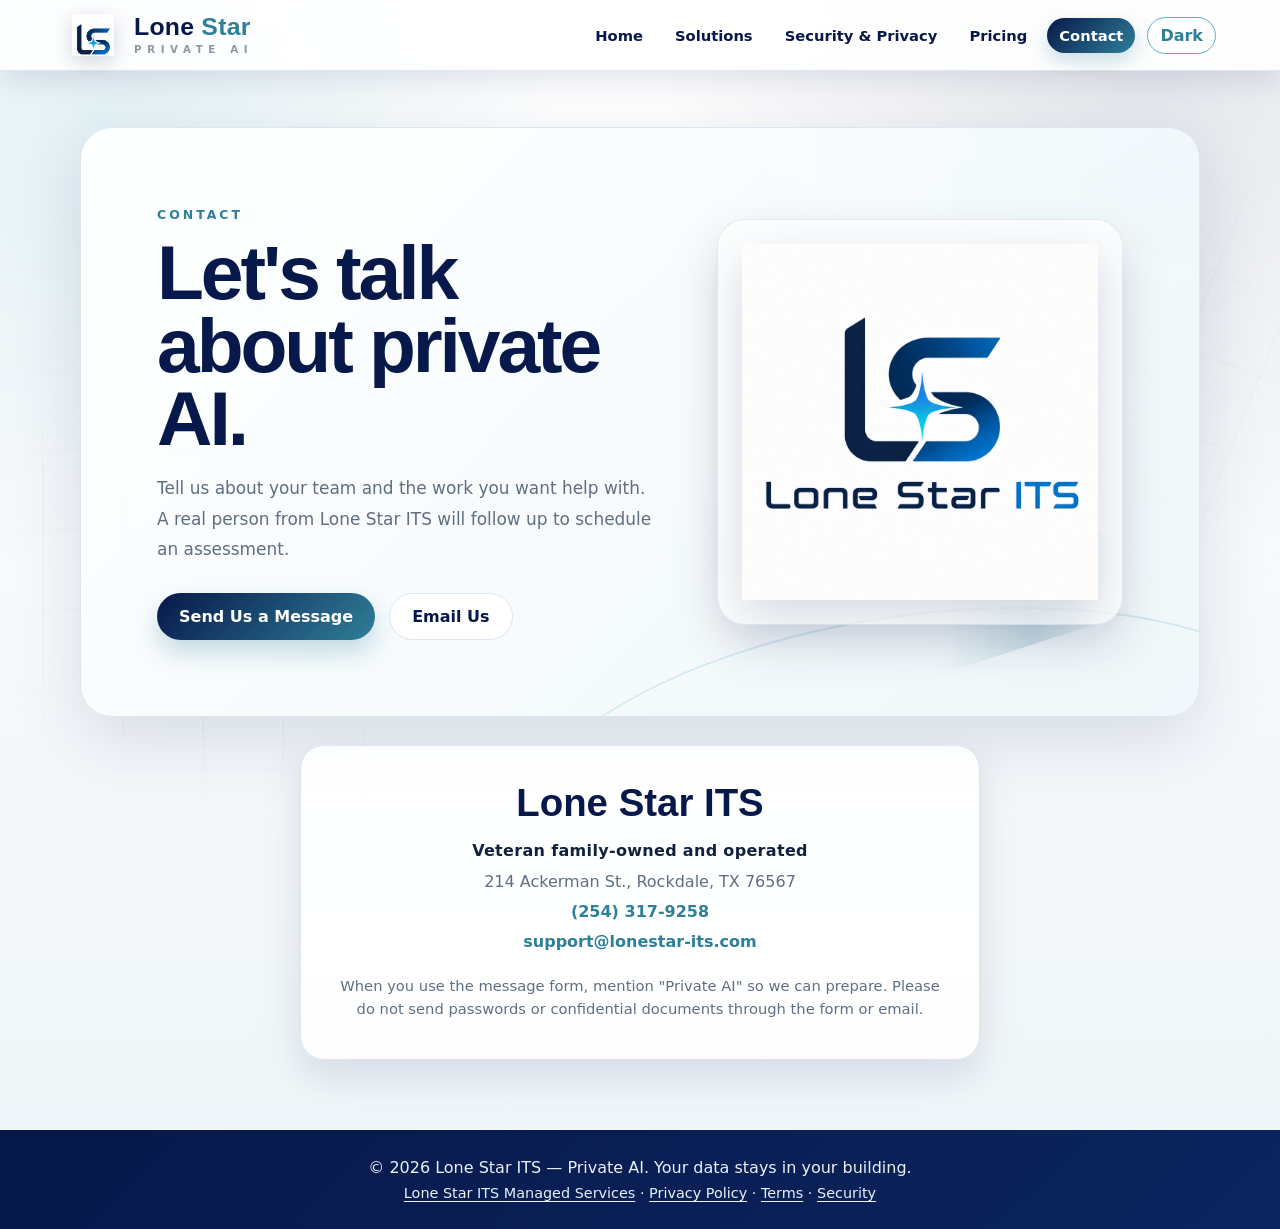
==== contact.html @ b8714268 "Add Lone Star ITS Private AI marketing site Five static pages (home, solutions, security and privacy" ====
<!DOCTYPE html>
<html lang="en">
<head>
  <meta charset="UTF-8">
  <meta name="viewport" content="width=device-width, initial-scale=1.0">
  <title>Contact | Lone Star ITS Private AI</title>
  <meta name="description" content="Schedule a private AI consultation with Lone Star ITS.">
  <meta property="og:title" content="Contact | Lone Star ITS Private AI">
  <meta property="og:description" content="Schedule a private AI consultation with Lone Star ITS.">
  <meta property="og:image" content="https://elspaniard97.github.io/custom-ai-models/logo.png">
  <meta property="og:url" content="https://elspaniard97.github.io/custom-ai-models/contact.html">
  <link rel="canonical" href="https://elspaniard97.github.io/custom-ai-models/contact.html">
  <meta name="twitter:card" content="summary_large_image">
  <link rel="icon" type="image/png" href="logo-mark.png">
  <meta http-equiv="Content-Security-Policy" content="default-src 'self'; script-src 'self'; style-src 'self' https://fonts.googleapis.com; font-src https://fonts.gstatic.com; img-src 'self' data:; form-action 'self'; connect-src 'self'; base-uri 'self'; object-src 'none'; upgrade-insecure-requests">
  <meta http-equiv="X-Content-Type-Options" content="nosniff">
  <meta name="referrer" content="strict-origin-when-cross-origin">
  <link rel="preconnect" href="https://fonts.googleapis.com">
  <link rel="preconnect" href="https://fonts.gstatic.com" crossorigin>
  <link href="https://fonts.googleapis.com/css2?family=Inter:wght@400;500;600;700;800&family=Rajdhani:wght@600;700&display=swap" rel="stylesheet">
  <link rel="stylesheet" href="style.css">
</head>
<body>
<a class="skip-link" href="#main-content">Skip to main content</a>
<header>
  <a class="brand" href="index.html" aria-label="Lone Star ITS Private AI home">
    <img src="logo-mark.png" alt="Lone Star ITS blue star logo mark">
    <span class="brand-copy"><strong><span>Lone</span> Star</strong><small>PRIVATE AI</small></span>
  </a>
  <div class="header-right">
    <nav id="main-nav">
      <a href="index.html">Home</a>
      <a href="solutions.html">Solutions</a>
      <a href="security.html">Security &amp; Privacy</a>
      <a href="pricing.html">Pricing</a>
      <a class="active" href="contact.html">Contact</a>
    </nav>
    <button class="dark-toggle" id="dark-mode-toggle">Dark</button>
    <button class="hamburger" id="hamburger" aria-label="Menu">
      <span></span><span></span><span></span>
    </button>
  </div>
</header>
<section class="hero compact fade-in">
  <div class="hero-text slide-up">
    <p class="eyebrow">Contact</p>
    <h1>Let's talk about private AI.</h1>
    <p>Tell us about your team and the work you want help with. A real person from Lone Star ITS will follow up to schedule an assessment.</p>
    <div class="hero-actions">
      <a class="btn primary" href="https://lonestar-its.com/contact.html">Send Us a Message</a>
      <a class="btn secondary" href="mailto:support@lonestar-its.com?subject=Private%20AI%20consultation">Email Us</a>
    </div>
  </div>
  <div class="hero-logo-panel" aria-label="Lone Star ITS logo"><img src="logo.png" alt="Lone Star ITS logo"></div>
</section>
<main id="main-content">
  <section class="contact-info fade-in">
    <h2>Lone Star ITS</h2>
    <address>
      <span class="contact-name">Veteran family-owned and operated</span><br>
      214 Ackerman St., Rockdale, TX 76567<br>
      <a href="tel:+12543179258">(254) 317-9258</a><br>
      <a href="mailto:support@lonestar-its.com">support@lonestar-its.com</a>
    </address>
    <p class="form-note">When you use the message form, mention "Private AI" so we can prepare. Please do not send passwords or confidential documents through the form or email.</p>
  </section>
</main>
<footer>
  <p>© 2026 Lone Star ITS — Private AI. Your data stays in your building.</p>
  <p class="footer-links"><a href="https://lonestar-its.com/">Lone Star ITS Managed Services</a> · <a href="https://lonestar-its.com/privacy.html">Privacy Policy</a> · <a href="https://lonestar-its.com/terms.html">Terms</a> · <a href="security.html">Security</a></p>
</footer>
<script src="main.js"></script>
</body>
</html>
---- style.css ----
/* ============================================================
   Lone Star ITS — Main Stylesheet
   Brand direction: navy, teal, silver, white, circuit-line detail
   ============================================================ */

:root {
  --bg: #f7f9fc;
  --surface: #ffffff;
  --surface-soft: #eef5f8;
  --text: #10213f;
  --muted: #5f6f82;
  --navy: #07184a;
  --navy-2: #0b255f;
  --teal: #2f7f99;
  --teal-light: #5aafc4;
  --silver: #8b97a5;
  --border: #dce6ee;
  --shadow: rgba(7, 24, 74, 0.12);
  --shadow-strong: rgba(7, 24, 74, 0.24);
  --chat-bg: #ffffff;
  --chat-bubble-bot: #edf4f7;
  --chat-bubble-user: #2f7f99;
  --chat-text: #10213f;
}

body.dark-mode {
  --bg: #07111f;
  --surface: #0d1b2f;
  --surface-soft: #10213f;
  --text: #e9f2f7;
  --muted: #aebdca;
  --border: #1f3857;
  --shadow: rgba(0, 0, 0, 0.4);
  --shadow-strong: rgba(0, 0, 0, 0.55);
  --chat-bg: #0d1b2f;
  --chat-bubble-bot: #132b45;
  --chat-text: #e9f2f7;
}

* { box-sizing: border-box; margin: 0; padding: 0; }

body {
  min-height: 100vh;
  color: var(--text);
  background:
    radial-gradient(circle at 8% 10%, rgba(90, 175, 196, 0.16), transparent 28%),
    radial-gradient(circle at 90% 6%, rgba(7, 24, 74, 0.10), transparent 30%),
    linear-gradient(180deg, #ffffff 0%, var(--bg) 48%, #eef5f8 100%);
  font-family: 'Inter', system-ui, -apple-system, BlinkMacSystemFont, 'Segoe UI', sans-serif;
  transition: background-color 0.3s, color 0.3s;
}

body::before,
body::after {
  content: "";
  position: fixed;
  inset: auto auto 4% -6%;
  width: 48vw;
  height: 48vw;
  pointer-events: none;
  opacity: 0.18;
  background:
    linear-gradient(90deg, transparent 49%, var(--teal) 50%, transparent 51%) 0 0/80px 80px,
    linear-gradient(0deg, transparent 49%, var(--silver) 50%, transparent 51%) 0 0/80px 80px;
  mask-image: radial-gradient(circle, #000 0%, transparent 68%);
  z-index: -1;
}

body::after {
  inset: 5% -12% auto auto;
  transform: rotate(22deg);
  opacity: 0.13;
}

a { color: inherit; text-decoration: none; }

header {
  position: sticky;
  top: 0;
  z-index: 1000;
  display: flex;
  align-items: center;
  justify-content: space-between;
  gap: 24px;
  padding: 14px clamp(18px, 5vw, 64px);
  background: rgba(255, 255, 255, 0.88);
  border-bottom: 1px solid rgba(220, 230, 238, 0.9);
  box-shadow: 0 8px 30px var(--shadow);
  backdrop-filter: blur(14px);
}

body.dark-mode header { background: rgba(7, 17, 31, 0.88); }

.brand {
  display: inline-flex;
  align-items: center;
  gap: 12px;
  min-width: max-content;
}

.brand img {
  width: 58px;
  height: 42px;
  object-fit: contain;
  filter: drop-shadow(0 5px 10px rgba(7, 24, 74, 0.18));
}

.brand-copy { display: grid; line-height: 1; }
.brand-copy strong {
  font-family: 'Rajdhani', 'Inter', sans-serif;
  font-size: 1.55rem;
  letter-spacing: 0.01em;
  color: var(--teal);
}
.brand-copy strong span { color: var(--navy); }
body.dark-mode .brand-copy strong span { color: #dcefff; }
.brand-copy small {
  margin-top: 4px;
  color: var(--silver);
  letter-spacing: 0.55em;
  font-weight: 800;
  font-size: 0.64rem;
}

.header-right { display: flex; align-items: center; gap: 12px; }
nav { display: flex; align-items: center; gap: 8px; }
nav a {
  padding: 9px 12px;
  color: var(--navy);
  border-radius: 999px;
  font-weight: 700;
  font-size: 0.92rem;
  transition: 0.2s ease;
}
body.dark-mode nav a { color: #dcefff; }
nav a:hover,
nav a.active {
  color: #ffffff;
  background: linear-gradient(135deg, var(--navy), var(--teal));
  box-shadow: 0 8px 18px rgba(47, 127, 153, 0.24);
}

.dark-toggle,
.hamburger,
button,
.btn {
  font: inherit;
}

.dark-toggle {
  border: 1px solid var(--teal-light);
  background: var(--surface);
  color: var(--teal);
  border-radius: 999px;
  padding: 8px 12px;
  cursor: pointer;
  font-weight: 800;
  white-space: nowrap;
}
.dark-toggle:hover { background: var(--teal); color: #fff; }

.hamburger {
  display: none;
  flex-direction: column;
  gap: 5px;
  cursor: pointer;
  background: none;
  border: none;
  padding: 4px;
}
.hamburger span { width: 25px; height: 3px; background: var(--navy); border-radius: 3px; transition: 0.3s; }
body.dark-mode .hamburger span { background: #e9f2f7; }
.hamburger.open span:nth-child(1) { transform: translateY(8px) rotate(45deg); }
.hamburger.open span:nth-child(2) { opacity: 0; }
.hamburger.open span:nth-child(3) { transform: translateY(-8px) rotate(-45deg); }

.hero {
  position: relative;
  overflow: hidden;
  display: grid;
  grid-template-columns: minmax(0, 1.1fr) minmax(290px, 0.9fr);
  align-items: center;
  gap: clamp(28px, 5vw, 70px);
  margin: clamp(24px, 5vw, 56px) auto 28px;
  width: min(1120px, calc(100% - 32px));
  padding: clamp(34px, 6vw, 76px);
  background:
    linear-gradient(135deg, rgba(255, 255, 255, 0.94), rgba(238, 247, 250, 0.94)),
    radial-gradient(circle at 100% 0%, rgba(90, 175, 196, 0.24), transparent 35%);
  border: 1px solid var(--border);
  border-radius: 32px;
  box-shadow: 0 24px 70px var(--shadow);
}
body.dark-mode .hero { background: linear-gradient(135deg, rgba(13, 27, 47, 0.96), rgba(12, 36, 65, 0.92)); }
.hero::before {
  content: "";
  position: absolute;
  inset: auto -12% -45% 38%;
  height: 62%;
  border: 2px solid rgba(90, 175, 196, 0.22);
  border-left: none;
  border-bottom: none;
  border-radius: 50%;
  transform: rotate(-8deg);
}
.hero::after {
  content: "";
  position: absolute;
  right: 7%;
  bottom: 12%;
  width: 180px;
  height: 90px;
  background: linear-gradient(90deg, transparent, rgba(47, 127, 153, 0.28), transparent);
  transform: skewY(-18deg);
  opacity: 0.7;
}
.hero > * { position: relative; z-index: 1; }
.hero.compact { min-height: 360px; }
.hero h1 {
  max-width: 760px;
  color: var(--navy);
  font-family: 'Rajdhani', 'Inter', sans-serif;
  font-size: clamp(2.4rem, 6vw, 5rem);
  line-height: 0.95;
  letter-spacing: -0.04em;
  margin: 10px 0 18px;
}
body.dark-mode .hero h1 { color: #eaf8ff; }
.hero p { color: var(--muted); line-height: 1.8; font-size: 1.06rem; max-width: 680px; }
.eyebrow {
  color: var(--teal) !important;
  text-transform: uppercase;
  letter-spacing: 0.24em;
  font-weight: 900;
  font-size: 0.78rem !important;
}
.hero-actions { display: flex; flex-wrap: wrap; gap: 14px; margin-top: 28px; }

.btn,
button.submit {
  display: inline-flex;
  align-items: center;
  justify-content: center;
  border: none;
  border-radius: 999px;
  padding: 13px 22px;
  cursor: pointer;
  font-weight: 900;
  transition: 0.2s ease;
}
.btn.primary,
button.submit { background: linear-gradient(135deg, var(--navy), var(--teal)); color: #ffffff; box-shadow: 0 12px 26px rgba(47,127,153,0.28); }
.btn.secondary { color: var(--navy); background: var(--surface); border: 1px solid var(--border); }
.btn.small { padding: 10px 16px; color: #fff; background: var(--teal); margin-top: 16px; }
.btn:hover,
button.submit:hover { transform: translateY(-2px); box-shadow: 0 14px 34px var(--shadow-strong); }

.hero-logo-panel {
  display: grid;
  place-items: center;
  min-height: 300px;
  padding: 24px;
  background: rgba(255,255,255,0.72);
  border: 1px solid rgba(220, 230, 238, 0.8);
  border-radius: 28px;
  box-shadow: inset 0 1px 0 rgba(255,255,255,0.8), 0 20px 48px rgba(7,24,74,0.14);
}
body.dark-mode .hero-logo-panel { background: rgba(255,255,255,0.05); }
.hero-logo-panel img { width: min(100%, 480px); height: auto; object-fit: contain; filter: drop-shadow(0 16px 24px rgba(7,24,74,0.16)); }

main { width: min(1120px, calc(100% - 32px)); margin: 0 auto 70px; }
.trust-strip,
.cards,
.services-grid,
.pricing {
  display: grid;
  gap: 20px;
}
.trust-strip {
  grid-template-columns: repeat(4, 1fr);
  margin: 30px 0;
}
.trust-strip span,
.cards article,
.service-card,
.plan,
.contact,
.contact-info,
.mission,
.goals,
.pricing-note,
.web-plan {
  background: rgba(255,255,255,0.9);
  border: 1px solid var(--border);
  border-radius: 24px;
  box-shadow: 0 16px 42px var(--shadow);
}
body.dark-mode .trust-strip span,
body.dark-mode .cards article,
body.dark-mode .service-card,
body.dark-mode .plan,
body.dark-mode .contact,
body.dark-mode .contact-info,
body.dark-mode .mission,
body.dark-mode .goals,
body.dark-mode .pricing-note,
body.dark-mode .web-plan { background: rgba(13,27,47,0.9); }

.contact-info { max-width: 680px; margin: 28px auto 0; padding: clamp(24px, 4vw, 38px); text-align: center; }
.contact-info h2 { color: var(--navy); font-size: clamp(1.6rem, 3.5vw, 2.4rem); font-family: 'Rajdhani', 'Inter', sans-serif; line-height: 1; margin-bottom: 14px; }
body.dark-mode .contact-info h2 { color: #eaf8ff; }
.contact-info address { font-style: normal; color: var(--muted); line-height: 1.9; }
.contact-info .contact-name { color: var(--text); font-weight: 700; letter-spacing: 0.02em; }
.contact-info a { color: var(--teal); text-decoration: none; font-weight: 600; }
.contact-info a:hover { text-decoration: underline; }
.trust-strip span { padding: 18px; text-align: center; color: var(--navy); font-weight: 900; letter-spacing: 0.1em; text-transform: uppercase; }
body.dark-mode .trust-strip span { color: #e9f2f7; }

.mission,
.goals { padding: clamp(26px, 5vw, 48px); margin: 24px 0; text-align: center; }
.mission h2,
.goals h2,
.contact h2,
.pricing-note h2,
.web-plan h2 { color: var(--navy); font-size: clamp(1.8rem, 4vw, 3rem); font-family: 'Rajdhani', 'Inter', sans-serif; line-height: 1; margin-bottom: 14px; }
body.dark-mode .mission h2,
body.dark-mode .goals h2,
body.dark-mode .contact h2,
body.dark-mode .pricing-note h2,
body.dark-mode .web-plan h2 { color: #eaf8ff; }
.mission p,
.goals li,
.cards p,
.service-card p,
.pricing-note p,
.web-plan-copy,
.web-price-card p,
.web-feature-list { color: var(--muted); line-height: 1.75; }
.goals ol { list-style: none; display: grid; gap: 12px; max-width: 820px; margin: 24px auto 0; text-align: left; }
.goals li { padding: 16px 18px; border-left: 4px solid var(--teal); background: var(--surface-soft); border-radius: 14px; }
.goals strong { color: var(--teal); }

.cards { grid-template-columns: repeat(3, 1fr); margin: 24px 0; }
.cards article { padding: 28px; }
.cards h3,
.service-card h3,
.plan h3 { color: var(--teal); font-size: 1.25rem; margin-bottom: 10px; }

.services-grid { grid-template-columns: repeat(auto-fit, minmax(260px, 1fr)); margin-top: 26px; }
.service-card { padding: 28px; transition: 0.2s ease; }
.service-card:hover { transform: translateY(-6px); box-shadow: 0 22px 52px var(--shadow-strong); }

.pricing-note { padding: clamp(24px, 4vw, 38px); margin: 24px 0 0; text-align: center; }
.pricing-note p { max-width: 780px; margin: 0 auto; }
.pricing-note .eyebrow { margin-bottom: 10px; }

.pricing { grid-template-columns: repeat(3, 1fr); align-items: stretch; margin-top: 28px; }
.plan { position: relative; padding: 32px; display: flex; flex-direction: column; gap: 16px; }
.plan.featured { border: 2px solid var(--teal-light); transform: translateY(-8px); }
.plan-label { color: var(--teal); text-transform: uppercase; letter-spacing: 0.18em; font-weight: 900; font-size: 0.72rem; }
.price { color: var(--navy); font-size: 2.4rem; font-weight: 900; }
body.dark-mode .price { color: #eaf8ff; }
.price span { color: var(--muted); font-size: 1rem; }
.plan ul { display: grid; gap: 10px; margin-left: 18px; color: var(--muted); line-height: 1.5; flex: 1; }

.standalone-pricing { margin-top: 28px; }
.web-plan {
  position: relative;
  overflow: hidden;
  display: grid;
  gap: 24px;
  padding: clamp(28px, 5vw, 46px);
  border: 2px solid rgba(90, 175, 196, 0.42);
}
.web-plan::before {
  content: "";
  position: absolute;
  inset: 0;
  background:
    radial-gradient(circle at 85% 15%, rgba(90,175,196,0.20), transparent 30%),
    linear-gradient(135deg, transparent, rgba(47,127,153,0.08));
  pointer-events: none;
}
.web-plan > * { position: relative; z-index: 1; }
.web-plan-copy { max-width: 850px; }
.web-pricing-grid { display: grid; grid-template-columns: repeat(2, 1fr); gap: 18px; }
.web-price-card {
  padding: 22px;
  border: 1px solid var(--border);
  border-radius: 20px;
  background: var(--surface-soft);
}
.web-price-card span { display: block; color: var(--teal); font-weight: 900; text-transform: uppercase; letter-spacing: 0.14em; font-size: 0.72rem; margin-bottom: 8px; }
.web-price-card strong { display: block; color: var(--navy); font-size: clamp(1.6rem, 4vw, 2.6rem); font-weight: 900; margin-bottom: 8px; }
body.dark-mode .web-price-card strong { color: #eaf8ff; }
.web-price-card strong span { display: inline; color: var(--muted); font-size: 1rem; letter-spacing: normal; text-transform: none; }
.web-price-card.highlight { background: linear-gradient(135deg, rgba(7, 24, 74, 0.08), rgba(47, 127, 153, 0.13)); border-color: var(--teal-light); }
.web-feature-list { display: grid; grid-template-columns: repeat(2, minmax(0, 1fr)); gap: 10px 20px; margin-left: 18px; }

.contact { max-width: 680px; margin: 28px auto 0; padding: clamp(26px, 5vw, 46px); text-align: center; }
form { margin-top: 20px; text-align: left; }
label { display: block; margin: 16px 0 7px; font-weight: 800; color: var(--navy); }
body.dark-mode label { color: #dcefff; }
input,
textarea,
select {
  width: 100%;
  padding: 13px 14px;
  border: 1px solid var(--border);
  border-radius: 14px;
  background: var(--surface);
  color: var(--text);
  font: inherit;
}
textarea { resize: vertical; }
input:focus,
textarea:focus,
select:focus { outline: 2px solid rgba(90,175,196,0.35); border-color: var(--teal); }
button.submit { width: 100%; margin-top: 20px; }


#chat-widget { position: fixed; bottom: 30px; right: 30px; z-index: 9999; }
#chat-toggle {
  min-width: 70px;
  height: 44px;
  padding: 0 16px;
  border-radius: 999px;
  background: linear-gradient(135deg, var(--navy), var(--teal));
  border: none;
  cursor: pointer;
  box-shadow: 0 8px 24px rgba(47,127,153,0.42);
  display: flex;
  align-items: center;
  justify-content: center;
  margin-left: auto;
  transition: transform 0.3s;
  font-size: 0.95rem;
  font-weight: 900;
}
#chat-toggle:hover { transform: scale(1.08); }
#chat-box {
  display: none;
  flex-direction: column;
  width: 330px;
  height: 430px;
  background: var(--chat-bg);
  border-radius: 20px;
  box-shadow: 0 18px 48px rgba(0,0,0,0.22);
  overflow: hidden;
  margin-bottom: 12px;
  border: 1px solid var(--border);
}
#chat-box.open { display: flex; }
#chat-header { background: linear-gradient(135deg, var(--navy), var(--teal)); color: #fff; padding: 14px 18px; display: flex; align-items: center; justify-content: space-between; font-weight: 800; font-size: 0.95em; }
.chat-status { display: flex; align-items: center; gap: 8px; }
.status-dot { width: 9px; height: 9px; background: #45d483; border-radius: 50%; animation: pulse 1.5s infinite; }
@keyframes pulse { 0%, 100% { opacity: 1; } 50% { opacity: 0.4; } }
#chat-close { background: none; border: none; color: #fff; font-size: 1.2em; cursor: pointer; line-height: 1; padding: 0 4px; }
#chat-messages { flex: 1; overflow-y: auto; padding: 16px; display: flex; flex-direction: column; gap: 10px; }
.chat-msg { max-width: 85%; padding: 10px 14px; border-radius: 16px; font-size: 0.88em; line-height: 1.5; word-wrap: break-word; }
.chat-msg.bot { background: var(--chat-bubble-bot); color: var(--chat-text); align-self: flex-start; border-bottom-left-radius: 4px; }
.chat-msg.user { background: var(--chat-bubble-user); color: #fff; align-self: flex-end; border-bottom-right-radius: 4px; }
#chat-quick-replies { display: flex; flex-wrap: wrap; gap: 6px; padding: 0 16px 10px; }
.quick-reply { background: none; border: 1px solid var(--teal); color: var(--teal); border-radius: 20px; padding: 5px 12px; font-size: 0.78em; cursor: pointer; font-weight: 800; }
.quick-reply:hover { background: var(--teal); color: #fff; }
#turnstile-container { display: flex; justify-content: center; padding: 8px 10px 0; min-height: 0; }
#turnstile-container:empty { padding: 0; }
#chat-input-row { display: flex; border-top: 1px solid var(--border); padding: 10px; gap: 8px; }
#chat-input { flex: 1; border-radius: 20px; padding: 8px 14px; font-size: 0.85em; }
#chat-send { background: var(--teal); border: none; border-radius: 999px; min-width: 58px; height: 36px; padding: 0 12px; color: #fff; cursor: pointer; display: flex; align-items: center; justify-content: center; font-weight: 900; }
#chat-send:hover { background: var(--teal-light); }
.typing-indicator { display: flex; align-items: center; gap: 4px; padding: 12px 16px; min-width: 52px; }
.typing-indicator span { display: inline-block; width: 7px; height: 7px; border-radius: 50%; background: var(--teal); animation: typingBounce 1.2s infinite ease-in-out; }
.typing-indicator span:nth-child(2) { animation-delay: 0.2s; }
.typing-indicator span:nth-child(3) { animation-delay: 0.4s; }
@keyframes typingBounce { 0%, 60%, 100% { transform: translateY(0); opacity: 0.4; } 30% { transform: translateY(-6px); opacity: 1; } }

footer { text-align: center; padding: 28px 16px; color: #e9f2f7; background: linear-gradient(135deg, var(--navy), #0b255f); }
.footer-links { margin-top: 8px; font-size: 0.9rem; }
.footer-links a { color: #e9f2f7; text-decoration: underline; text-underline-offset: 3px; }
.form-note { margin-top: 16px; color: var(--muted); line-height: 1.6; font-size: 0.92rem; }
.form-note a { color: var(--teal); font-weight: 800; text-decoration: underline; }
.form-status { margin-top: 12px; min-height: 1.2em; line-height: 1.6; font-size: 0.95rem; font-weight: 600; }
.form-status[data-state="pending"] { color: var(--muted); }
.form-status[data-state="error"]   { color: #c0392b; }
.visually-hidden { position: absolute !important; left: -10000px !important; width: 1px !important; height: 1px !important; overflow: hidden !important; }
.skip-link {
  position: absolute;
  left: -9999px;
  top: 0;
  z-index: 10000;
  background: var(--navy);
  color: #fff;
  font-weight: 700;
  padding: 12px 20px;
  border-radius: 0 0 10px 0;
}
.skip-link:focus { left: 0; }
.fade-in { animation: fadeIn 0.75s ease-in forwards; opacity: 0; }
.slide-up { animation: slideUp 0.75s ease-out forwards; opacity: 0; }
@keyframes fadeIn { from { opacity: 0; transform: translateY(10px); } to { opacity: 1; transform: translateY(0); } }
@keyframes slideUp { from { opacity: 0; transform: translateY(24px); } to { opacity: 1; transform: translateY(0); } }

@media (max-width: 900px) {
  header { flex-wrap: wrap; }
  .hamburger { display: flex; }
  nav { display: none; width: 100%; flex-direction: column; align-items: stretch; padding: 10px 0; }
  nav.open { display: flex; }
  nav a { text-align: center; }
  .hero { grid-template-columns: 1fr; text-align: center; padding: 32px 20px; }
  .hero p { margin-left: auto; margin-right: auto; }
  .hero-actions { justify-content: center; }
  .hero-logo-panel { min-height: 220px; }
  .trust-strip, .cards, .pricing, .web-pricing-grid, .web-feature-list { grid-template-columns: 1fr; }
  .plan.featured { transform: none; }
  #chat-box { width: 290px; height: 390px; }
  #chat-widget { bottom: 20px; right: 16px; }
}

@media (max-width: 520px) {
  .brand-copy strong { font-size: 1.2rem; }
  .brand-copy small { letter-spacing: 0.35em; }
  .brand img { width: 50px; }
  .header-right { width: 100%; justify-content: flex-end; }
  .hero h1 { font-size: 2.25rem; }
}

/* Pricing page layout */
body.pricing-page main,
body.pricing-page .hero {
  width: min(1280px, calc(100% - 32px));
}

.pricing.pricing-four {
  grid-template-columns: repeat(4, minmax(0, 1fr));
  gap: 18px;
}

.pricing-four .plan { padding: 28px; }
.pricing-four .price { font-size: clamp(2rem, 3vw, 2.4rem); }

.launch-note {
  color: var(--muted);
  line-height: 1.55;
  margin-top: -4px;
}

.launch-note strong { color: var(--teal); }

.text-left { text-align: left; }

@media (max-width: 1180px) {
  .pricing.pricing-four { grid-template-columns: repeat(2, minmax(0, 1fr)); }
}

@media (max-width: 900px) {
  .pricing.pricing-four { grid-template-columns: 1fr; }
}

/* ============================================================
   Private AI additions
   ============================================================ */
.section-head { text-align: center; margin: 48px auto 8px; max-width: 820px; }
.section-head h2 { color: var(--navy); font-family: 'Rajdhani', 'Inter', sans-serif; font-size: clamp(1.8rem, 4vw, 3rem); line-height: 1; margin: 8px 0 12px; }
body.dark-mode .section-head h2 { color: #eaf8ff; }
.section-head p { color: var(--muted); line-height: 1.75; }

.steps { list-style: none; display: grid; grid-template-columns: repeat(4, 1fr); gap: 20px; margin: 24px 0; counter-reset: step; }
.steps li { counter-increment: step; padding: 26px; background: rgba(255,255,255,0.9); border: 1px solid var(--border); border-radius: 24px; box-shadow: 0 16px 42px var(--shadow); color: var(--muted); line-height: 1.65; }
body.dark-mode .steps li { background: rgba(13,27,47,0.9); }
.steps li::before { content: counter(step); display: inline-grid; place-items: center; width: 38px; height: 38px; margin-bottom: 12px; border-radius: 50%; color: #fff; font-weight: 900; background: linear-gradient(135deg, var(--navy), var(--teal)); }
.steps strong { display: block; color: var(--teal); font-size: 1.1rem; margin-bottom: 6px; }

.table-wrap { overflow-x: auto; margin: 24px 0; background: rgba(255,255,255,0.9); border: 1px solid var(--border); border-radius: 24px; box-shadow: 0 16px 42px var(--shadow); }
body.dark-mode .table-wrap { background: rgba(13,27,47,0.9); }
.compare { width: 100%; border-collapse: collapse; min-width: 640px; }
.compare th, .compare td { padding: 14px 18px; text-align: left; border-bottom: 1px solid var(--border); line-height: 1.5; vertical-align: top; }
.compare thead th { color: var(--teal); text-transform: uppercase; letter-spacing: 0.12em; font-size: 0.78rem; font-weight: 900; }
.compare tbody th { color: var(--navy); font-weight: 800; }
body.dark-mode .compare tbody th { color: #dcefff; }
.compare td { color: var(--muted); }
.compare tr:last-child th, .compare tr:last-child td { border-bottom: none; }

.check-list { list-style: none; display: grid; gap: 10px; color: var(--muted); line-height: 1.6; }
.check-list li { padding-left: 28px; position: relative; }
.check-list li::before { content: "\2713"; position: absolute; left: 0; color: var(--teal); font-weight: 900; }

.cta-band { margin: 40px 0 0; padding: clamp(28px, 5vw, 48px); text-align: center; color: #fff; border-radius: 28px; background: linear-gradient(135deg, var(--navy), var(--teal)); box-shadow: 0 24px 60px var(--shadow-strong); }
.cta-band h2 { font-family: 'Rajdhani', 'Inter', sans-serif; font-size: clamp(1.8rem, 4vw, 2.8rem); line-height: 1; margin-bottom: 12px; }
.cta-band p { max-width: 720px; margin: 0 auto; line-height: 1.7; color: #e9f2f7; }
.cta-band .hero-actions { justify-content: center; }
.cta-band .btn.secondary { background: #fff; }

.fine-print { color: var(--muted); font-size: 0.88rem; line-height: 1.6; text-align: center; max-width: 820px; margin: 18px auto 0; }

@media (max-width: 900px) {
  .steps { grid-template-columns: 1fr; }
}
.check-list.narrow { max-width: 720px; margin: 20px auto 0; }
.btn.spaced { margin-top: 20px; }
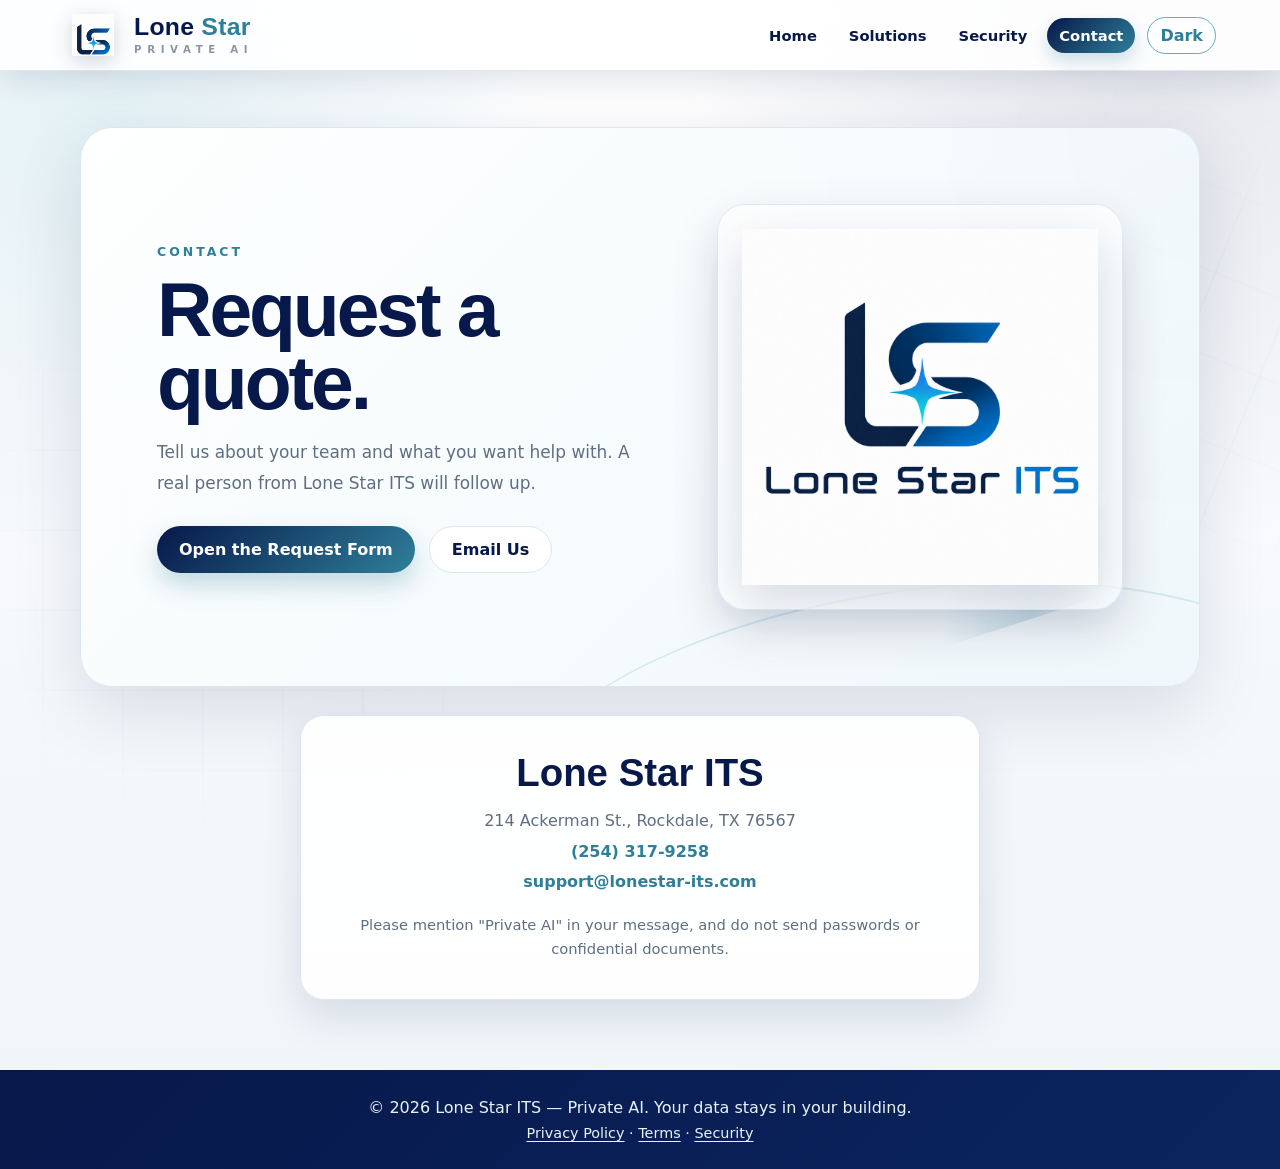
==== commit 8a818ccb: "Simplify site, hide pricing, document tiers in README Cut pages to Home, Solutions, Security and Con" ====
--- a/contact.html
+++ b/contact.html
@@ -3,10 +3,10 @@
 <head>
   <meta charset="UTF-8">
   <meta name="viewport" content="width=device-width, initial-scale=1.0">
-  <title>Contact | Lone Star ITS Private AI</title>
-  <meta name="description" content="Schedule a private AI consultation with Lone Star ITS.">
-  <meta property="og:title" content="Contact | Lone Star ITS Private AI">
-  <meta property="og:description" content="Schedule a private AI consultation with Lone Star ITS.">
+  <title>Request a Quote | Lone Star ITS Private AI</title>
+  <meta name="description" content="Request a private AI quote from Lone Star ITS.">
+  <meta property="og:title" content="Request a Quote | Lone Star ITS Private AI">
+  <meta property="og:description" content="Request a private AI quote from Lone Star ITS.">
   <meta property="og:image" content="https://elspaniard97.github.io/custom-ai-models/logo.png">
   <meta property="og:url" content="https://elspaniard97.github.io/custom-ai-models/contact.html">
   <link rel="canonical" href="https://elspaniard97.github.io/custom-ai-models/contact.html">
@@ -31,8 +31,7 @@
     <nav id="main-nav">
       <a href="index.html">Home</a>
       <a href="solutions.html">Solutions</a>
-      <a href="security.html">Security &amp; Privacy</a>
-      <a href="pricing.html">Pricing</a>
+      <a href="security.html">Security</a>
       <a class="active" href="contact.html">Contact</a>
     </nav>
     <button class="dark-toggle" id="dark-mode-toggle">Dark</button>
@@ -44,11 +43,11 @@
 <section class="hero compact fade-in">
   <div class="hero-text slide-up">
     <p class="eyebrow">Contact</p>
-    <h1>Let's talk about private AI.</h1>
-    <p>Tell us about your team and the work you want help with. A real person from Lone Star ITS will follow up to schedule an assessment.</p>
+    <h1>Request a quote.</h1>
+    <p>Tell us about your team and what you want help with. A real person from Lone Star ITS will follow up.</p>
     <div class="hero-actions">
-      <a class="btn primary" href="https://lonestar-its.com/contact.html">Send Us a Message</a>
-      <a class="btn secondary" href="mailto:support@lonestar-its.com?subject=Private%20AI%20consultation">Email Us</a>
+      <a class="btn primary" href="https://lonestar-its.com/contact.html?plan=Not+Sure">Open the Request Form</a>
+      <a class="btn secondary" href="mailto:support@lonestar-its.com?subject=Private%20AI%20quote">Email Us</a>
     </div>
   </div>
   <div class="hero-logo-panel" aria-label="Lone Star ITS logo"><img src="logo.png" alt="Lone Star ITS logo"></div>
@@ -57,17 +56,16 @@
   <section class="contact-info fade-in">
     <h2>Lone Star ITS</h2>
     <address>
-      <span class="contact-name">Veteran family-owned and operated</span><br>
       214 Ackerman St., Rockdale, TX 76567<br>
       <a href="tel:+12543179258">(254) 317-9258</a><br>
       <a href="mailto:support@lonestar-its.com">support@lonestar-its.com</a>
     </address>
-    <p class="form-note">When you use the message form, mention "Private AI" so we can prepare. Please do not send passwords or confidential documents through the form or email.</p>
+    <p class="form-note">Please mention "Private AI" in your message, and do not send passwords or confidential documents.</p>
   </section>
 </main>
 <footer>
   <p>© 2026 Lone Star ITS — Private AI. Your data stays in your building.</p>
-  <p class="footer-links"><a href="https://lonestar-its.com/">Lone Star ITS Managed Services</a> · <a href="https://lonestar-its.com/privacy.html">Privacy Policy</a> · <a href="https://lonestar-its.com/terms.html">Terms</a> · <a href="security.html">Security</a></p>
+  <p class="footer-links"><a href="https://lonestar-its.com/privacy.html">Privacy Policy</a> · <a href="https://lonestar-its.com/terms.html">Terms</a> · <a href="security.html">Security</a></p>
 </footer>
 <script src="main.js"></script>
 </body>
--- a/style.css
+++ b/style.css
@@ -598,3 +598,4 @@
 }
 .check-list.narrow { max-width: 720px; margin: 20px auto 0; }
 .btn.spaced { margin-top: 20px; }
+.plan .btn { margin-top: auto; }
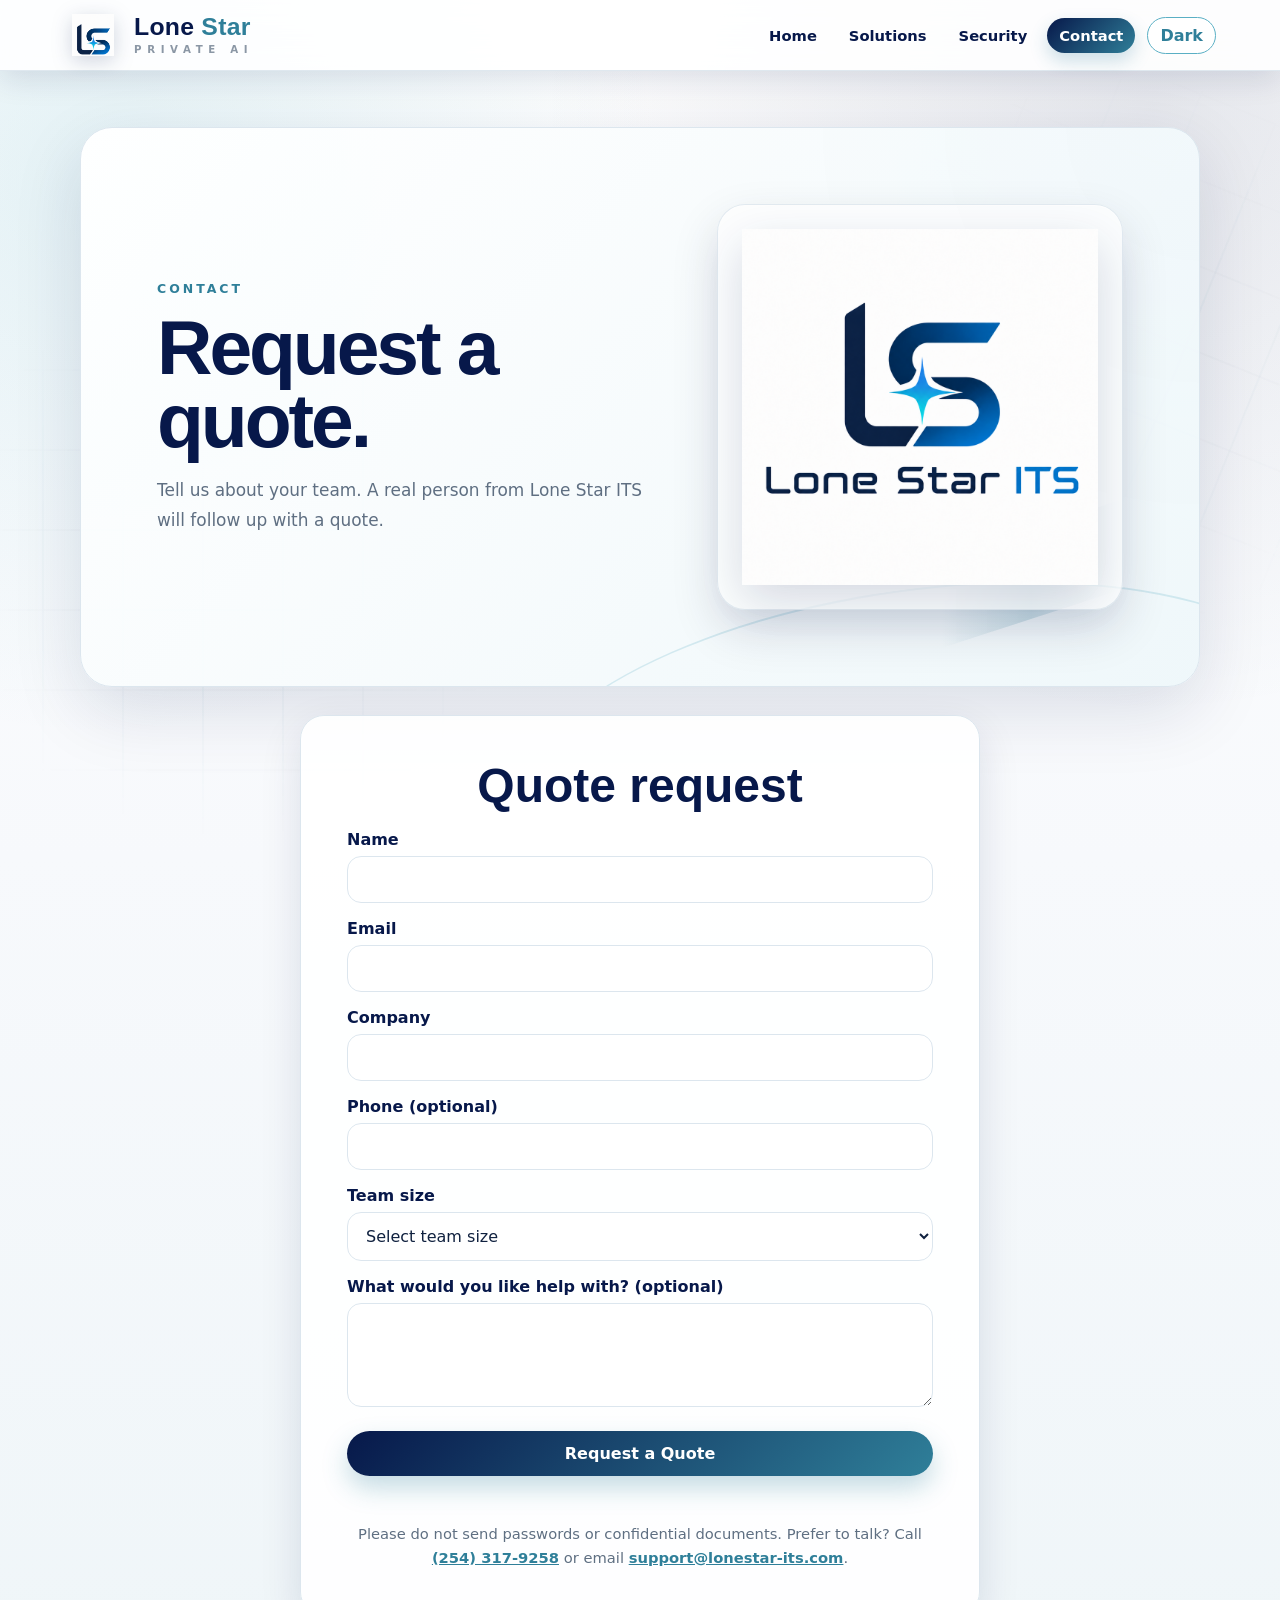
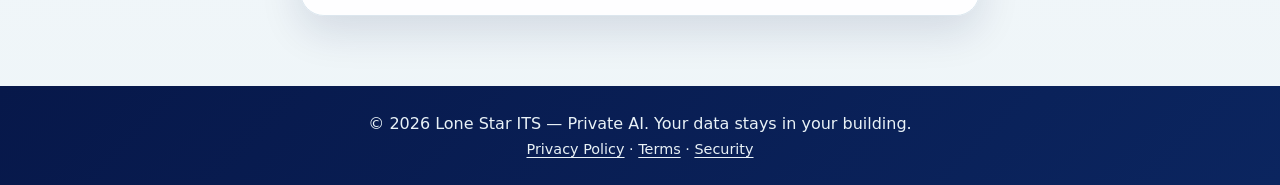
==== commit 391a2e9d: "Add Private AI quote form and dedicated Cloudflare Worker The contact page now has its own quote for" ====
--- a/contact.html
+++ b/contact.html
@@ -12,7 +12,7 @@
   <link rel="canonical" href="https://elspaniard97.github.io/custom-ai-models/contact.html">
   <meta name="twitter:card" content="summary_large_image">
   <link rel="icon" type="image/png" href="logo-mark.png">
-  <meta http-equiv="Content-Security-Policy" content="default-src 'self'; script-src 'self'; style-src 'self' https://fonts.googleapis.com; font-src https://fonts.gstatic.com; img-src 'self' data:; form-action 'self'; connect-src 'self'; base-uri 'self'; object-src 'none'; upgrade-insecure-requests">
+  <meta http-equiv="Content-Security-Policy" content="default-src 'self'; script-src 'self'; style-src 'self' https://fonts.googleapis.com; font-src https://fonts.gstatic.com; img-src 'self' data:; form-action 'self'; connect-src 'self' https://lone-star-private-ai.saints-correa23.workers.dev; base-uri 'self'; object-src 'none'; upgrade-insecure-requests">
   <meta http-equiv="X-Content-Type-Options" content="nosniff">
   <meta name="referrer" content="strict-origin-when-cross-origin">
   <link rel="preconnect" href="https://fonts.googleapis.com">
@@ -44,23 +44,40 @@
   <div class="hero-text slide-up">
     <p class="eyebrow">Contact</p>
     <h1>Request a quote.</h1>
-    <p>Tell us about your team and what you want help with. A real person from Lone Star ITS will follow up.</p>
-    <div class="hero-actions">
-      <a class="btn primary" href="https://lonestar-its.com/contact.html?plan=Not+Sure">Open the Request Form</a>
-      <a class="btn secondary" href="mailto:support@lonestar-its.com?subject=Private%20AI%20quote">Email Us</a>
-    </div>
+    <p>Tell us about your team. A real person from Lone Star ITS will follow up with a quote.</p>
   </div>
   <div class="hero-logo-panel" aria-label="Lone Star ITS logo"><img src="logo.png" alt="Lone Star ITS logo"></div>
 </section>
 <main id="main-content">
-  <section class="contact-info fade-in">
-    <h2>Lone Star ITS</h2>
-    <address>
-      214 Ackerman St., Rockdale, TX 76567<br>
-      <a href="tel:+12543179258">(254) 317-9258</a><br>
-      <a href="mailto:support@lonestar-its.com">support@lonestar-its.com</a>
-    </address>
-    <p class="form-note">Please mention "Private AI" in your message, and do not send passwords or confidential documents.</p>
+  <section class="contact fade-in">
+    <h2>Quote request</h2>
+    <form id="quote-form" novalidate>
+      <label for="name">Name</label>
+      <input id="name" name="name" type="text" autocomplete="name" maxlength="200" required>
+      <label for="email">Email</label>
+      <input id="email" name="email" type="email" autocomplete="email" maxlength="254" required>
+      <label for="company">Company</label>
+      <input id="company" name="company" type="text" autocomplete="organization" maxlength="200" required>
+      <label for="phone">Phone (optional)</label>
+      <input id="phone" name="phone" type="tel" autocomplete="tel" maxlength="40">
+      <label for="teamSize">Team size</label>
+      <select id="teamSize" name="teamSize" required>
+        <option value="" disabled selected>Select team size</option>
+        <option value="5-10 users (Office AI)">5-10 users (Office AI)</option>
+        <option value="15-30 users (Business AI)">15-30 users (Business AI)</option>
+        <option value="30+ users (Enterprise AI)">30+ users (Enterprise AI)</option>
+        <option value="Not sure">Not sure</option>
+      </select>
+      <label for="message">What would you like help with? (optional)</label>
+      <textarea id="message" name="message" rows="4" maxlength="4000"></textarea>
+      <div class="visually-hidden" aria-hidden="true">
+        <label for="_gotcha">Leave this field empty</label>
+        <input id="_gotcha" name="_gotcha" type="text" tabindex="-1" autocomplete="off">
+      </div>
+      <button class="submit" type="submit">Request a Quote</button>
+      <p id="form-status" class="form-status" role="status" aria-live="polite"></p>
+    </form>
+    <p class="form-note">Please do not send passwords or confidential documents. Prefer to talk? Call <a href="tel:+12543179258">(254) 317-9258</a> or email <a href="mailto:support@lonestar-its.com">support@lonestar-its.com</a>.</p>
   </section>
 </main>
 <footer>
